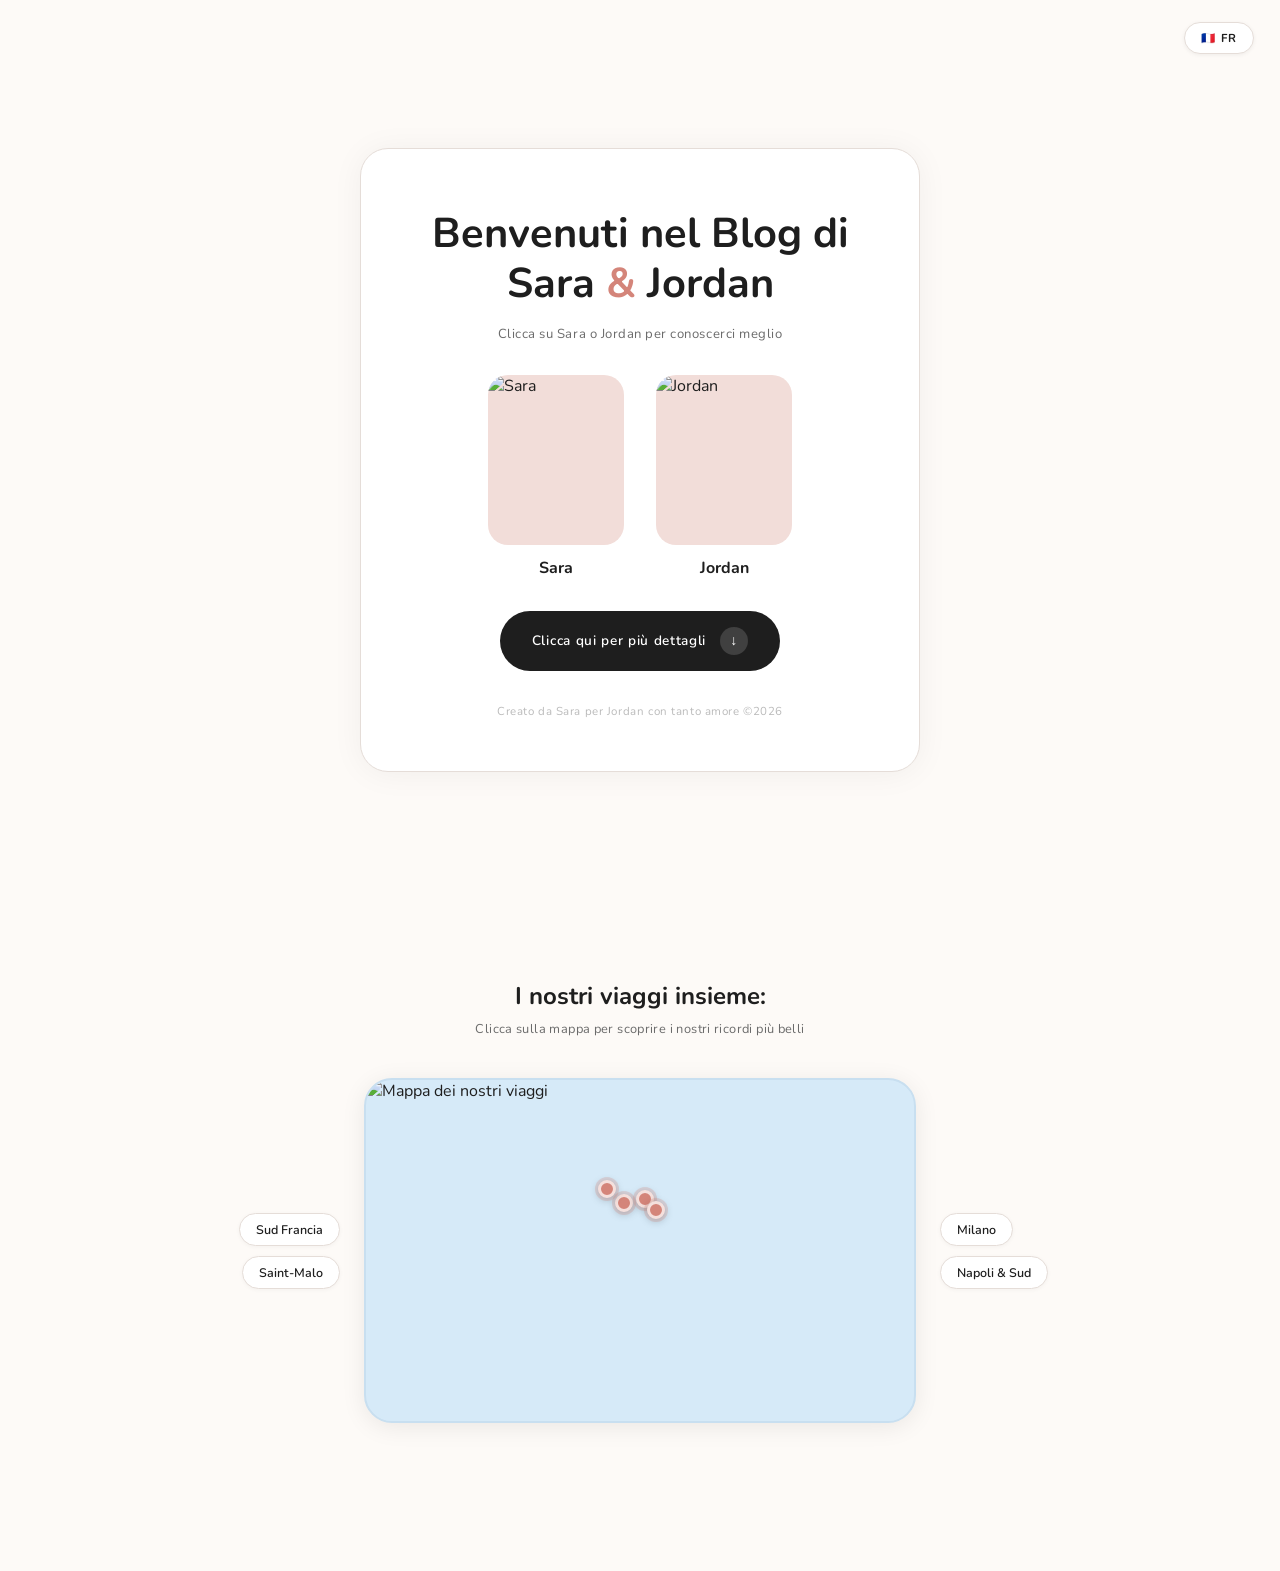
==== couple-blog/index.html @ a73e2bc5 "first commit" ====
<!DOCTYPE html>
<html lang="it">
<head>
  <meta charset="UTF-8">
  <meta name="viewport" content="width=device-width, initial-scale=1.0">
  <title>Blog di Sara & Jordan</title>
  <link href="https://fonts.googleapis.com/css2?family=Nunito:wght@300;400;500;600;700&display=swap" rel="stylesheet">
  <link rel="stylesheet" href="assets/css/main.css">
  <link rel="stylesheet" href="assets/css/hero.css">
  <link rel="stylesheet" href="assets/css/timeline.css">
  <link rel="stylesheet" href="assets/css/viaggi.css">
</head>
<body>

  <!-- ── BOTTONE LINGUA ── -->
  <button class="lang-btn" id="langBtn" onclick="toggleLang()">🇫🇷 FR</button>

  <!-- ══════════════════════════════════════
       HERO
  ══════════════════════════════════════ -->
  <section class="hero">
    <div class="hero-card">

      <h1 class="hero-title">
        <span id="heroTitle">Benvenuti nel Blog di<br>Sara <span class="amp">&</span> Jordan</span>
      </h1>

      <p class="hero-subtitle" id="heroSub">
        Clicca su Sara o Jordan per conoscerci meglio
      </p>

      <!-- Avatars cliccabili -->
      <div class="avatars">
        <a href="sara.html" class="avatar-wrap">
          <div class="avatar-frame">
            <img src="assets/img/sara.png" alt="Sara" class="avatar-img">
            <div class="avatar-overlay" id="saraOverlay">SCOPRI</div>
          </div>
          <span class="avatar-label">Sara</span>
        </a>
        <a href="jordan.html" class="avatar-wrap">
          <div class="avatar-frame">
            <img src="assets/img/jordan.png" alt="Jordan" class="avatar-img">
            <div class="avatar-overlay" id="jordanOverlay">SCOPRI</div>
          </div>
          <span class="avatar-label">Jordan</span>
        </a>
      </div>

      <!-- CTA: apre timeline + viaggi -->
      <button class="cta-btn" id="ctaBtn" onclick="toggleTimeline()">
        <span id="ctaText">Clicca qui per più dettagli</span>
        <span class="cta-icon">↓</span>
      </button>

      <p class="hero-footer" id="heroFooter">
        Creato da Sara per Jordan con tanto amore ©2026
      </p>

    </div>
  </section>

  <!-- ══════════════════════════════════════
       TIMELINE
  ══════════════════════════════════════ -->
  <section id="timeline-section">
    <div class="timeline-inner">

      <h2 class="tl-heading">
        <span id="tlHeading">La nostra <span class="accent">storia:</span></span>
      </h2>

      <!-- Pallini della timeline -->
      <div class="tl-track-wrap">
        <div class="tl-line"></div>
        <div class="tl-track" id="tlTrack"></div>
      </div>

      <!-- Card evento attivo -->
      <div class="tl-events" id="tlEvents"></div>

      <p class="tl-footer" id="tlFooter">
        Creato da Sara per Jordan con tanto amore ©2026
      </p>

    </div>
  </section>

  <!-- ══════════════════════════════════════
       VIAGGI
  ══════════════════════════════════════ -->
  <section id="viaggi-section">

    <h2 class="viaggi-heading" id="viaggiHeading">I nostri viaggi insieme:</h2>
    <p class="viaggi-subheading" id="viaggiSub">
      Clicca sulla mappa per scoprire i nostri ricordi più belli
    </p>

    <!-- Mappa + pillole laterali -->
    <div class="viaggi-main">
      <div class="dest-col left"  id="destLeft"></div>
      <div class="map-wrap" id="mapWrap">
        <img src="assets/img/mappa.jpg" alt="Mappa dei nostri viaggi" class="map-img">
      </div>
      <div class="dest-col right" id="destRight"></div>
    </div>

    <!-- Galleria foto destinazione selezionata -->
    <div class="viaggi-gallery" id="viaggiGallery">
      <h3 class="gallery-dest-title" id="galleryTitle"></h3>
      <div class="gallery-grid" id="galleryGrid"></div>
    </div>

  </section>

  <!-- ── SCRIPT (ordine importante: lang → timeline → viaggi) ── -->
  <script src="assets/js/lang.js"></script>
  <script src="assets/js/timeline.js"></script>
  <script src="assets/js/viaggi.js"></script>

</body>
</html>
---- couple-blog/assets/css/main.css ----
/* ══════════════════════════════════════════════
   MAIN.CSS — variabili, reset, componenti globali
   ══════════════════════════════════════════════ */

/* ── TOKEN COLORI ── */
:root {
  --cream:      #FDFAF7;
  --rose:       #D4857A;
  --rose-light: #F2DDD9;
  --rose-dark:  #B5665A;
  --sage:       #7A9E7E;
  --sage-light: #D8EAD9;
  --carbon:     #1E1E1E;
  --mid:        #6B6B6B;
  --line:       #E5DDD8;
  --white:      #FFFFFF;
}

/* ── RESET ── */
*, *::before, *::after { box-sizing: border-box; margin: 0; padding: 0; }
html { scroll-behavior: smooth; }

body {
  background: var(--cream);
  color: var(--carbon);
  font-family: 'Nunito', sans-serif;
  min-height: 100vh;
  overflow-x: hidden;
}

/* ── BOTTONE LINGUA (fisso in alto a destra) ── */
.lang-btn {
  position: fixed;
  top: 22px;
  right: 26px;
  z-index: 100;
  background: var(--white);
  border: 1px solid var(--line);
  color: var(--carbon);
  font-family: 'Nunito', sans-serif;
  font-size: 0.72rem;
  font-weight: 700;
  letter-spacing: 0.1em;
  padding: 7px 16px;
  border-radius: 999px;
  cursor: pointer;
  transition: border-color 0.2s, background 0.2s;
  box-shadow: 0 1px 4px rgba(0,0,0,0.06);
}
.lang-btn:hover {
  border-color: var(--rose);
  background: var(--rose-light);
}

/* ── ANIMAZIONE COMUNE ── */
@keyframes fadeUp {
  from { opacity: 0; transform: translateY(12px); }
  to   { opacity: 1; transform: translateY(0); }
}
---- couple-blog/assets/css/hero.css ----
/* ══════════════════════════════════════════════
   HERO.CSS — hero card, avatars, bottone CTA
   ══════════════════════════════════════════════ */

.hero {
  display: flex;
  flex-direction: column;
  align-items: center;
  justify-content: center;
  min-height: 100vh;
  padding: 100px 24px 80px;
}

.hero-card {
  background: var(--white);
  border-radius: 28px;
  border: 1px solid var(--line);
  padding: 60px 52px 52px;
  max-width: 560px;
  width: 100%;
  display: flex;
  flex-direction: column;
  align-items: center;
  gap: 32px;
  box-shadow: 0 2px 32px rgba(0,0,0,0.05);
}

/* ── TITOLO ── */
.hero-title {
  font-size: clamp(1.75rem, 4.5vw, 2.6rem);
  font-weight: 700;
  line-height: 1.2;
  color: var(--carbon);
  text-align: center;
}
.hero-title .amp { color: var(--rose); }

.hero-subtitle {
  font-size: 0.82rem;
  color: var(--mid);
  letter-spacing: 0.04em;
  margin-top: -16px;
  text-align: center;
}

/* ── AVATARS ── */
.avatars {
  display: flex;
  gap: 32px;
  align-items: flex-end;
  justify-content: center;
}

.avatar-wrap {
  display: flex;
  flex-direction: column;
  align-items: center;
  gap: 12px;
  cursor: pointer;
  text-decoration: none;
  color: inherit;
}

.avatar-frame {
  position: relative;
  width: 136px;
  height: 170px;
  border-radius: 20px;
  overflow: hidden;
  transition: transform 0.35s cubic-bezier(0.34,1.56,0.64,1);
}
.avatar-wrap:hover .avatar-frame { transform: translateY(-8px); }

.avatar-img {
  width: 100%;
  height: 100%;
  object-fit: cover;
  display: block;
  background: var(--rose-light);
}

.avatar-overlay {
  position: absolute;
  inset: 0;
  opacity: 0;
  display: flex;
  align-items: center;
  justify-content: center;
  font-size: 0.7rem;
  font-weight: 700;
  letter-spacing: 0.1em;
  color: white;
  transition: opacity 0.25s;
}
.avatar-wrap:first-child .avatar-overlay { background: rgba(180,90,80,0.65); }
.avatar-wrap:last-child  .avatar-overlay { background: rgba(90,130,100,0.65); }
.avatar-wrap:hover .avatar-overlay { opacity: 1; }

.avatar-label {
  font-size: 1rem;
  font-weight: 700;
  color: var(--carbon);
  transition: color 0.2s;
}
.avatar-wrap:first-child:hover .avatar-label { color: var(--rose-dark); }
.avatar-wrap:last-child:hover  .avatar-label { color: var(--sage); }

/* ── CTA BUTTON ── */
.cta-btn {
  display: flex;
  align-items: center;
  gap: 14px;
  background: var(--carbon);
  color: var(--white);
  border: none;
  border-radius: 999px;
  padding: 16px 32px;
  cursor: pointer;
  font-family: 'Nunito', sans-serif;
  font-size: 0.85rem;
  font-weight: 600;
  letter-spacing: 0.05em;
  transition: background 0.25s, transform 0.2s;
  position: relative;
  overflow: hidden;
}
.cta-btn::before {
  content: '';
  position: absolute;
  inset: 0;
  background: linear-gradient(135deg, var(--rose-dark), var(--rose));
  opacity: 0;
  transition: opacity 0.3s;
}
.cta-btn:hover::before { opacity: 1; }
.cta-btn:hover { transform: translateY(-2px); }

.cta-btn span,
.cta-btn .cta-icon { position: relative; z-index: 1; }

.cta-icon {
  width: 28px;
  height: 28px;
  border-radius: 50%;
  background: rgba(255,255,255,0.15);
  display: flex;
  align-items: center;
  justify-content: center;
  flex-shrink: 0;
  transition: transform 0.4s cubic-bezier(0.34,1.56,0.64,1);
  font-size: 14px;
}
.cta-btn.open .cta-icon { transform: rotate(180deg); }

/* ── FOOTER NOTE ── */
.hero-footer {
  font-size: 0.72rem;
  color: #bbb;
  letter-spacing: 0.05em;
}

/* ── RESPONSIVE ── */
@media (max-width: 540px) {
  .hero-card    { padding: 40px 24px 36px; gap: 24px; }
  .avatars      { gap: 16px; }
  .avatar-frame { width: 110px; height: 140px; }
}
---- couple-blog/assets/css/timeline.css ----
/* ══════════════════════════════════════════════
   TIMELINE.CSS — linea cronologica + event cards
   ══════════════════════════════════════════════ */

/* ── WRAPPER (chiuso/aperto) ── */
#timeline-section {
  max-height: 0;
  overflow: hidden;
  transition: max-height 0.9s cubic-bezier(0.4,0,0.2,1), opacity 0.5s ease;
  opacity: 0;
}
#timeline-section.open {
  max-height: 4000px;
  opacity: 1;
}

.timeline-inner { padding: 72px 40px 100px; }

/* ── TITOLO ── */
.tl-heading {
  font-size: 1.5rem;
  font-weight: 700;
  text-align: center;
  color: var(--carbon);
  margin-bottom: 48px;
}
.tl-heading .accent { color: var(--rose); }

/* ── TRACK ── */
.tl-track-wrap {
  position: relative;
  max-width: 800px;
  margin: 0 auto;
}

/* linea orizzontale */
.tl-line {
  position: absolute;
  top: 7px;
  left: 0; right: 0;
  height: 1.5px;
  background: #D8D0CC;
  z-index: 0;
}

.tl-track {
  display: flex;
  justify-content: space-between;
  position: relative;
  z-index: 1;
}

/* ── SINGOLO ITEM ── */
.tl-item {
  display: flex;
  flex-direction: column;
  align-items: center;
  gap: 8px;
  cursor: pointer;
  min-width: 0;
}

.tl-dot {
  width: 14px;
  height: 14px;
  border-radius: 50%;
  background: #C4B9B4;
  flex-shrink: 0;
  transition: transform 0.3s cubic-bezier(0.34,1.56,0.64,1), background 0.2s;
}
.tl-item:hover  .tl-dot { transform: scale(1.5); }
.tl-item.active .tl-dot { background: var(--rose); transform: scale(1.5); }

.tl-date {
  font-size: 0.68rem;
  font-weight: 600;
  letter-spacing: 0.04em;
  color: var(--mid);
  white-space: nowrap;
  text-align: center;
  transition: color 0.2s;
}
.tl-item.active .tl-date { color: var(--rose-dark); }

/* ── EVENT CARDS ── */
.tl-events {
  max-width: 820px;
  margin: 48px auto 0;
  display: flex;
  flex-direction: column;
  gap: 56px;
}

.tl-event { display: none; animation: fadeUp 0.4s ease; }
.tl-event.active { display: flex; gap: 44px; align-items: center; }

/* layout alternato: dispari foto sx, pari foto dx */
.tl-event.photo-right { flex-direction: row-reverse; }

/* ── FOTO ── */
.ev-photo {
  flex: 0 0 300px;
  position: relative;
}

.ev-img {
  width: 300px;
  height: 300px;
  object-fit: cover;
  border-radius: 24px;
  display: block;
  background: var(--rose-light);
  border: 3px solid var(--white);
  box-shadow: 0 4px 20px rgba(0,0,0,0.08);
}

.ev-img-placeholder {
  width: 300px;
  height: 300px;
  border-radius: 24px;
  background: var(--rose-light);
  display: flex;
  align-items: center;
  justify-content: center;
  font-size: 3rem;
  border: 3px solid var(--white);
  box-shadow: 0 4px 20px rgba(0,0,0,0.08);
}

/* bottone sovrapposto all'immagine */
.ev-img-btn {
  position: absolute;
  bottom: 18px;
  left: 50%;
  transform: translateX(-50%);
  background: rgba(255,255,255,0.93);
  color: var(--carbon);
  font-family: 'Nunito', sans-serif;
  font-size: 0.72rem;
  font-weight: 700;
  letter-spacing: 0.04em;
  border: none;
  border-radius: 999px;
  padding: 9px 20px;
  cursor: pointer;
  white-space: nowrap;
  box-shadow: 0 2px 14px rgba(0,0,0,0.18);
  transition: background 0.2s, transform 0.2s;
  text-decoration: none;
  display: inline-block;
  z-index: 2;
}
.ev-img-btn:hover {
  background: white;
  transform: translateX(-50%) translateY(-2px);
}

/* ── TESTO ── */
.ev-text { flex: 1; padding-top: 4px; }

.ev-tag {
  display: inline-block;
  background: var(--rose-light);
  color: var(--rose-dark);
  font-size: 0.62rem;
  font-weight: 700;
  letter-spacing: 0.1em;
  padding: 4px 12px;
  border-radius: 999px;
  margin-bottom: 14px;
}

.ev-title {
  font-size: 1.3rem;
  font-weight: 700;
  color: var(--carbon);
  margin-bottom: 14px;
  line-height: 1.25;
}

.ev-body {
  font-size: 0.87rem;
  line-height: 1.85;
  color: var(--mid);
}

/* ── FOOTER ── */
.tl-footer {
  text-align: center;
  font-size: 0.72rem;
  color: #bbb;
  letter-spacing: 0.05em;
  margin-top: 64px;
}

/* ── RESPONSIVE ── */
@media (max-width: 640px) {
  .timeline-inner { padding: 48px 20px 80px; }
  .tl-event.active { flex-direction: column !important; }
  .ev-photo { width: 100%; flex: unset; }
  .ev-img, .ev-img-placeholder { width: 100%; height: 220px; }
}
---- couple-blog/assets/css/viaggi.css ----
/* ══════════════════════════════════════════════
   VIAGGI.CSS — mappa, pin, pill, galleria foto
   ══════════════════════════════════════════════ */

#viaggi-section {
  padding: 80px 40px 100px;
  max-width: 1000px;
  margin: 0 auto;
}

.viaggi-heading {
  font-size: 1.5rem;
  font-weight: 700;
  text-align: center;
  color: var(--carbon);
  margin-bottom: 8px;
}

.viaggi-subheading {
  text-align: center;
  font-size: 0.8rem;
  color: var(--mid);
  margin-bottom: 40px;
  letter-spacing: 0.03em;
}

/* ── LAYOUT: colonna sx | mappa | colonna dx ── */
.viaggi-main {
  display: grid;
  grid-template-columns: 160px 1fr 160px;
  gap: 24px;
  align-items: center;
  margin-bottom: 48px;
}

/* ── COLONNE DESTINAZIONI ── */
.dest-col { display: flex; flex-direction: column; gap: 10px; }
.dest-col.left  { align-items: flex-end; }
.dest-col.right { align-items: flex-start; }

.dest-pill {
  display: inline-block;
  background: var(--white);
  border: 1px solid var(--line);
  color: var(--carbon);
  font-family: 'Nunito', sans-serif;
  font-size: 0.78rem;
  font-weight: 600;
  padding: 7px 16px;
  border-radius: 999px;
  cursor: pointer;
  transition: background 0.2s, border-color 0.2s, color 0.2s;
  white-space: nowrap;
  box-shadow: 0 1px 4px rgba(0,0,0,0.04);
}
.dest-pill:hover,
.dest-pill.active {
  background: var(--rose-light);
  border-color: var(--rose);
  color: var(--rose-dark);
}

/* ── MAPPA ── */
.map-wrap {
  position: relative;
  border-radius: 28px;
  overflow: hidden;
  border: 2.5px solid #c8dff0;
  box-shadow: 0 4px 24px rgba(0,0,0,0.08);
  background: #d6eaf8;
  aspect-ratio: 16/10;
}

.map-img {
  width: 100%;
  height: 100%;
  object-fit: cover;
  display: block;
}

/* ── PIN MAPPA ── */
.map-pin {
  position: absolute;
  width: 18px;
  height: 18px;
  border-radius: 50%;
  background: var(--rose);
  border: 3px solid white;
  cursor: pointer;
  transform: translate(-50%, -50%);
  box-shadow: 0 2px 8px rgba(0,0,0,0.25);
  transition: transform 0.25s cubic-bezier(0.34,1.56,0.64,1), background 0.2s;
  z-index: 5;
}
.map-pin::after {
  content: '';
  position: absolute;
  inset: -6px;
  border-radius: 50%;
  background: rgba(212,133,122,0.25);
}
.map-pin:hover,
.map-pin.active {
  transform: translate(-50%, -50%) scale(1.4);
  background: var(--rose-dark);
}

/* ── GALLERIA FOTO ── */
.viaggi-gallery { display: none; animation: fadeUp 0.4s ease; }
.viaggi-gallery.active { display: block; }

.gallery-dest-title {
  font-size: 1.2rem;
  font-weight: 700;
  color: var(--carbon);
  margin-bottom: 20px;
  text-align: center;
}

.gallery-grid {
  display: grid;
  grid-template-columns: repeat(3, 1fr);
  gap: 20px;
}

.gallery-card {
  border-radius: 20px;
  overflow: hidden;
  background: var(--white);
  border: 1px solid var(--line);
  box-shadow: 0 2px 12px rgba(0,0,0,0.06);
  transition: transform 0.25s ease, box-shadow 0.25s;
}
.gallery-card:hover {
  transform: translateY(-4px);
  box-shadow: 0 8px 24px rgba(0,0,0,0.10);
}

.gallery-card-img {
  width: 100%;
  aspect-ratio: 4/3;
  object-fit: cover;
  display: block;
  background: var(--rose-light);
}

.gallery-card-body { padding: 14px 16px; }

.gallery-card-loc {
  font-size: 0.68rem;
  font-weight: 700;
  letter-spacing: 0.08em;
  color: var(--rose-dark);
  margin-bottom: 4px;
}

.gallery-card-desc {
  font-size: 0.8rem;
  line-height: 1.6;
  color: var(--mid);
}

/* ── RESPONSIVE ── */
@media (max-width: 720px) {
  .viaggi-main { grid-template-columns: 1fr; }
  .dest-col { flex-direction: row; flex-wrap: wrap; justify-content: center; }
  .dest-col.left { align-items: center; }
  .gallery-grid { grid-template-columns: repeat(2, 1fr); }
  #viaggi-section { padding: 48px 20px 80px; }
}
@media (max-width: 480px) {
  .gallery-grid { grid-template-columns: 1fr; }
}
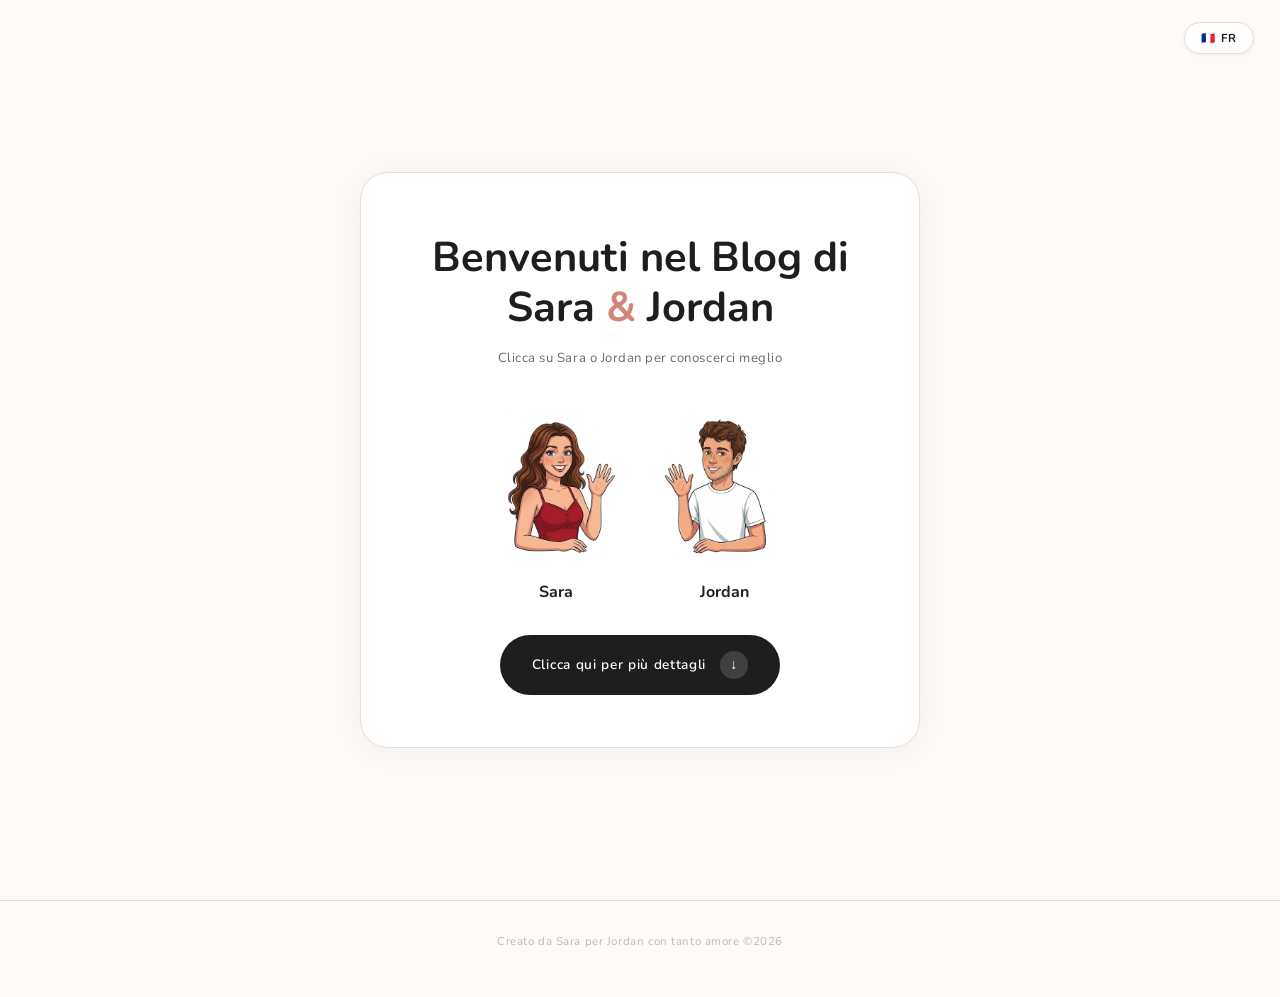
==== commit 36c3c032: "some modifications" ====
--- a/couple-blog/index.html
+++ b/couple-blog/index.html
@@ -12,7 +12,7 @@
 </head>
 <body>
 
-  <!-- ── BOTTONE LINGUA ── -->
+  <!-- ── language bottom ── -->
   <button class="lang-btn" id="langBtn" onclick="toggleLang()">🇫🇷 FR</button>
 
   <!-- ══════════════════════════════════════
@@ -29,33 +29,29 @@
         Clicca su Sara o Jordan per conoscerci meglio
       </p>
 
-      <!-- Avatars cliccabili -->
+      <!-- Avatars -->
       <div class="avatars">
         <a href="sara.html" class="avatar-wrap">
           <div class="avatar-frame">
-            <img src="assets/img/sara.png" alt="Sara" class="avatar-img">
+            <img src="assets/img/sara.jpg" alt="Sara" class="avatar-img">
             <div class="avatar-overlay" id="saraOverlay">SCOPRI</div>
           </div>
           <span class="avatar-label">Sara</span>
         </a>
         <a href="jordan.html" class="avatar-wrap">
           <div class="avatar-frame">
-            <img src="assets/img/jordan.png" alt="Jordan" class="avatar-img">
+            <img src="assets/img/jordan.jpg" alt="Jordan" class="avatar-img">
             <div class="avatar-overlay" id="jordanOverlay">SCOPRI</div>
           </div>
           <span class="avatar-label">Jordan</span>
         </a>
       </div>
 
-      <!-- CTA: apre timeline + viaggi -->
+      <!-- CTA: this open timeline + viaggi -->
       <button class="cta-btn" id="ctaBtn" onclick="toggleTimeline()">
         <span id="ctaText">Clicca qui per più dettagli</span>
         <span class="cta-icon">↓</span>
       </button>
-
-      <p class="hero-footer" id="heroFooter">
-        Creato da Sara per Jordan con tanto amore ©2026
-      </p>
 
     </div>
   </section>
@@ -69,8 +65,9 @@
       <h2 class="tl-heading">
         <span id="tlHeading">La nostra <span class="accent">storia:</span></span>
       </h2>
+         <p class="tl-subheading" id="tlSub">Clicca sulle date per scoprire ogni momento</p>
 
-      <!-- Pallini della timeline -->
+      <!-- pins of timeline -->
       <div class="tl-track-wrap">
         <div class="tl-line"></div>
         <div class="tl-track" id="tlTrack"></div>
@@ -78,10 +75,6 @@
 
       <!-- Card evento attivo -->
       <div class="tl-events" id="tlEvents"></div>
-
-      <p class="tl-footer" id="tlFooter">
-        Creato da Sara per Jordan con tanto amore ©2026
-      </p>
 
     </div>
   </section>
@@ -96,7 +89,7 @@
       Clicca sulla mappa per scoprire i nostri ricordi più belli
     </p>
 
-    <!-- Mappa + pillole laterali -->
+    <!-- Map + tags -->
     <div class="viaggi-main">
       <div class="dest-col left"  id="destLeft"></div>
       <div class="map-wrap" id="mapWrap">
@@ -105,7 +98,7 @@
       <div class="dest-col right" id="destRight"></div>
     </div>
 
-    <!-- Galleria foto destinazione selezionata -->
+    <!-- Photos gallery viaggi -->
     <div class="viaggi-gallery" id="viaggiGallery">
       <h3 class="gallery-dest-title" id="galleryTitle"></h3>
       <div class="gallery-grid" id="galleryGrid"></div>
@@ -113,10 +106,17 @@
 
   </section>
 
-  <!-- ── SCRIPT (ordine importante: lang → timeline → viaggi) ── -->
+  <!-- ── SCRIPT (important: lang → timeline → viaggi) ── -->
   <script src="assets/js/lang.js"></script>
   <script src="assets/js/timeline.js"></script>
   <script src="assets/js/viaggi.js"></script>
 
+  <!-- ══════════════════════════════════════
+       FOOTER
+  ══════════════════════════════════════ -->
+  <footer class="site-footer">
+    <p id="siteFooter">Creato da Sara per Jordan con tanto amore ©2026</p>
+  </footer>
+
 </body>
 </html>
--- a/couple-blog/assets/css/main.css
+++ b/couple-blog/assets/css/main.css
@@ -52,7 +52,15 @@
   background: var(--rose-light);
 }
 
-/* ── ANIMAZIONE COMUNE ── */
+/* ── FOOTER GLOBALE (una sola volta in fondo) ── */
+.site-footer {
+  text-align: center;
+  padding: 32px 24px 48px;
+  border-top: 1px solid var(--line);
+  font-size: 0.72rem;
+  color: #bbb;
+  letter-spacing: 0.05em;
+}
 @keyframes fadeUp {
   from { opacity: 0; transform: translateY(12px); }
   to   { opacity: 1; transform: translateY(0); }
--- a/couple-blog/assets/css/hero.css
+++ b/couple-blog/assets/css/hero.css
@@ -79,22 +79,12 @@
   background: var(--rose-light);
 }
 
-.avatar-overlay {
-  position: absolute;
-  inset: 0;
-  opacity: 0;
-  display: flex;
-  align-items: center;
-  justify-content: center;
-  font-size: 0.7rem;
-  font-weight: 700;
-  letter-spacing: 0.1em;
-  color: white;
-  transition: opacity 0.25s;
+/* avatar hover: solo scale, niente overlay */
+.avatar-overlay { display: none; }
+
+.avatar-wrap:hover .avatar-frame {
+  transform: translateY(-8px) scale(1.05);
 }
-.avatar-wrap:first-child .avatar-overlay { background: rgba(180,90,80,0.65); }
-.avatar-wrap:last-child  .avatar-overlay { background: rgba(90,130,100,0.65); }
-.avatar-wrap:hover .avatar-overlay { opacity: 1; }
 
 .avatar-label {
   font-size: 1rem;
--- a/couple-blog/assets/css/timeline.css
+++ b/couple-blog/assets/css/timeline.css
@@ -1,8 +1,4 @@
-/* ══════════════════════════════════════════════
-   TIMELINE.CSS — linea cronologica + event cards
-   ══════════════════════════════════════════════ */
-
-/* ── WRAPPER (chiuso/aperto) ── */
+/* ── WRAPPER ── */
 #timeline-section {
   max-height: 0;
   overflow: hidden;
@@ -25,6 +21,15 @@
   margin-bottom: 48px;
 }
 .tl-heading .accent { color: var(--rose); }
+
+.tl-subheading {
+  text-align: center;
+  font-size: 0.8rem;
+  color: var(--mid);
+  margin-top: -32px;
+  margin-bottom: 40px;
+  letter-spacing: 0.03em;
+}
 
 /* ── TRACK ── */
 .tl-track-wrap {
@@ -50,7 +55,7 @@
   z-index: 1;
 }
 
-/* ── SINGOLO ITEM ── */
+/* ── SINGLE ITEM ── */
 .tl-item {
   display: flex;
   flex-direction: column;
@@ -104,8 +109,8 @@
 }
 
 .ev-img {
-  width: 300px;
-  height: 300px;
+  width: 350px;
+  height: 500px;
   object-fit: cover;
   border-radius: 24px;
   display: block;
@@ -127,7 +132,7 @@
   box-shadow: 0 4px 20px rgba(0,0,0,0.08);
 }
 
-/* bottone sovrapposto all'immagine */
+/* casa bottom */
 .ev-img-btn {
   position: absolute;
   bottom: 18px;
@@ -155,7 +160,7 @@
   transform: translateX(-50%) translateY(-2px);
 }
 
-/* ── TESTO ── */
+/* ── text ── */
 .ev-text { flex: 1; padding-top: 4px; }
 
 .ev-tag {
--- a/couple-blog/assets/css/viaggi.css
+++ b/couple-blog/assets/css/viaggi.css
@@ -3,6 +3,7 @@
    ══════════════════════════════════════════════ */
 
 #viaggi-section {
+  display: none;
   padding: 80px 40px 100px;
   max-width: 1000px;
   margin: 0 auto;
